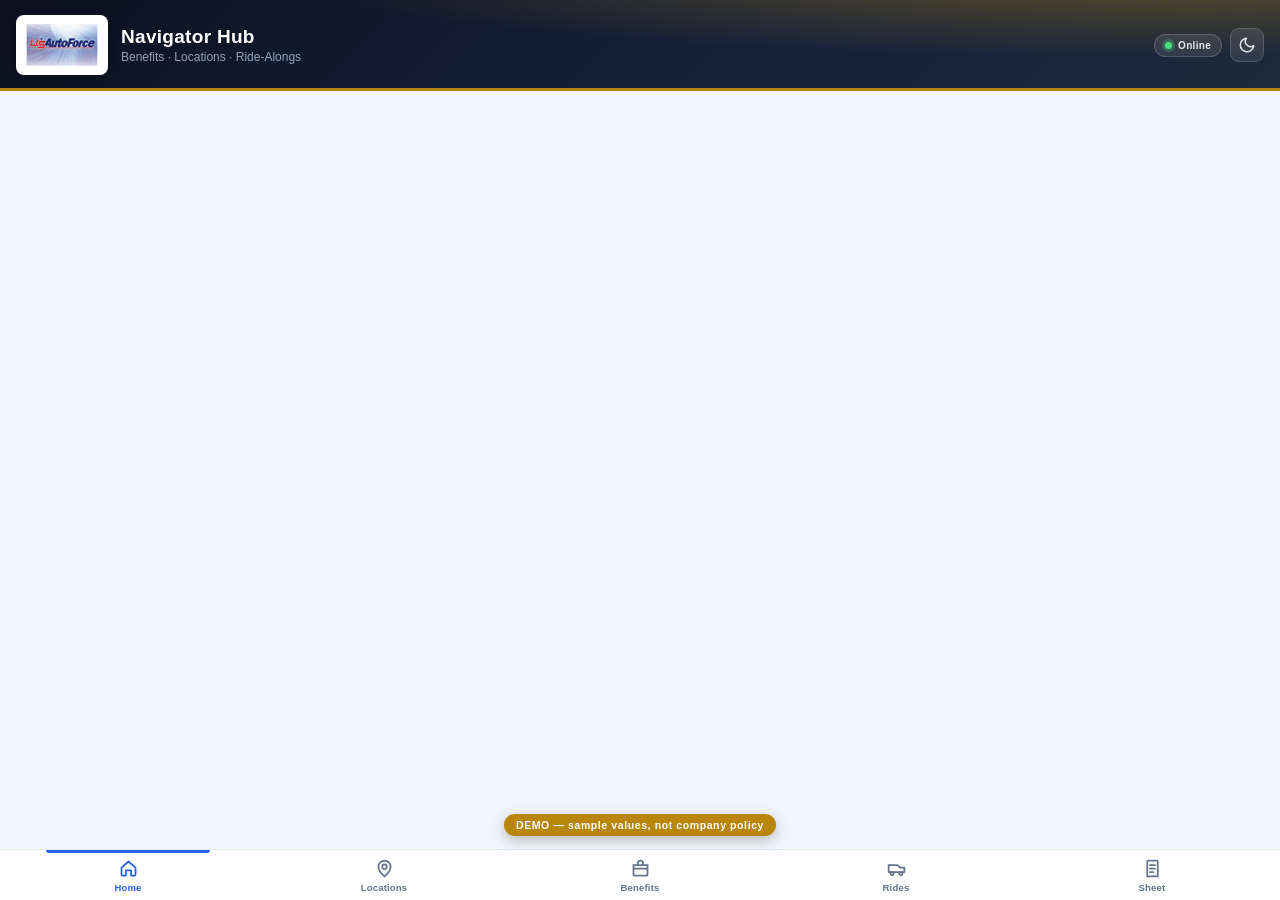
==== demo/index.html @ 9a1a94cb "Navigator Hub v1: benefits by location, ride-alongs, HR inbox, printable location sheet + seeded dem" ====
<!DOCTYPE html>
<html lang="en">
<head>
<meta charset="UTF-8">
<meta name="viewport" content="width=device-width, initial-scale=1, viewport-fit=cover">
<meta name="theme-color" content="#0b1120">
<meta name="description" content="U.S. AutoForce Navigator Hub - driver benefit values by location, ride-along log and HR follow-ups">
<meta name="mobile-web-app-capable" content="yes">
<meta name="apple-mobile-web-app-capable" content="yes">
<meta name="apple-mobile-web-app-status-bar-style" content="black-translucent">
<meta name="apple-mobile-web-app-title" content="Navigator Hub">
<title>U.S. AutoForce &middot; Navigator Hub</title>
<link rel="manifest" href="manifest.webmanifest">
<link rel="icon" href="icons/icon.svg" type="image/svg+xml">
<link rel="icon" href="icons/icon-192.png" type="image/png">
<link rel="apple-touch-icon" href="icons/icon-192.png">
<link rel="stylesheet" href="styles.css">
</head>
<body>
<div id="hub" class="hub">

<header class="app-header">
  <div class="brand">
    <img src="icons/logo-tile.png" alt="U.S. AutoForce" class="brand-logo">
    <div class="brand-text">
      <h1>Navigator Hub</h1>
      <p>Benefits &middot; Locations &middot; Ride-Alongs</p>
    </div>
  </div>
  <div class="header-actions">
    <span id="netBadge" class="net-badge net-on" role="status" title="Connection status">
      <span class="net-label">Online</span>
    </span>
    <button id="themeToggle" class="theme-toggle" type="button" aria-label="Toggle dark mode" title="Toggle light/dark mode">
      <svg class="icon-moon" viewBox="0 0 24 24" aria-hidden="true"><path d="M21 12.79A9 9 0 1 1 11.21 3 7 7 0 0 0 21 12.79z" fill="none" stroke="currentColor" stroke-width="2" stroke-linejoin="round"/></svg>
      <svg class="icon-sun" viewBox="0 0 24 24" aria-hidden="true"><path d="M12 7a5 5 0 1 1 0 10 5 5 0 0 1 0-10z" fill="none" stroke="currentColor" stroke-width="2"/><path d="M12 2v2M12 20v2M2 12h2M20 12h2M4.9 4.9l1.4 1.4M17.7 17.7l1.4 1.4M19.1 4.9l-1.4 1.4M6.3 17.7l-1.4 1.4" fill="none" stroke="currentColor" stroke-width="2" stroke-linecap="round"/></svg>
    </button>
  </div>
</header>

<main id="view" class="view">
  <!-- Rendered by app.js -->
</main>

<nav class="tabbar">
  <button class="tab active" data-view="home" aria-label="Home">
    <svg viewBox="0 0 24 24"><path d="M4 11l8-7 8 7v8a1 1 0 0 1-1 1h-4v-6h-6v6H5a1 1 0 0 1-1-1z" fill="none" stroke="currentColor" stroke-width="2" stroke-linejoin="round"/></svg>
    <span>Home</span>
  </button>
  <button class="tab" data-view="locations" aria-label="Locations">
    <svg viewBox="0 0 24 24"><path d="M12 21s7-5.6 7-11a7 7 0 1 0-14 0c0 5.4 7 11 7 11z" fill="none" stroke="currentColor" stroke-width="2"/><circle cx="12" cy="10" r="2.6" fill="none" stroke="currentColor" stroke-width="2"/></svg>
    <span>Locations</span>
  </button>
  <button class="tab" data-view="benefits" aria-label="Benefits">
    <svg viewBox="0 0 24 24"><path d="M4 8h16v11a1 1 0 0 1-1 1H5a1 1 0 0 1-1-1z" fill="none" stroke="currentColor" stroke-width="2"/><path d="M9 8V6a3 3 0 0 1 6 0v2M4 12h16" fill="none" stroke="currentColor" stroke-width="2"/></svg>
    <span>Benefits</span>
  </button>
  <button class="tab" data-view="rides" aria-label="Ride-alongs">
    <svg viewBox="0 0 24 24"><path d="M3 16V8h10l3 3h5v5H3z" fill="none" stroke="currentColor" stroke-width="2" stroke-linejoin="round"/><circle cx="7" cy="18" r="1.8" fill="none" stroke="currentColor" stroke-width="2"/><circle cx="17" cy="18" r="1.8" fill="none" stroke="currentColor" stroke-width="2"/></svg>
    <span>Rides</span>
  </button>
  <button class="tab" data-view="reports" aria-label="Reports">
    <svg viewBox="0 0 24 24"><path d="M7 3h10a1 1 0 0 1 1 1v17H6V4a1 1 0 0 1 1-1z" fill="none" stroke="currentColor" stroke-width="2"/><path d="M9 8h6M9 12h6M9 16h4" stroke="currentColor" stroke-width="2" stroke-linecap="round"/></svg>
    <span>Sheet</span>
  </button>
</nav>

<div id="toast" class="toast" role="status"></div>

</div>
<script src="idbshim.js"></script>
<script src="seed.js"></script>
<script src="app.js"></script>
</body>
</html>
---- demo/styles.css ----
:root {
  --bg: #f2f5f9;
  --card: #ffffff;
  --ink: #0f172a;
  --muted: #64748b;
  --line: #e2e8f0;
  --accent: #2563eb;
  --accent-dark: #1e40af;
  --gold: #b8860b;
  --gold-soft: #fdf6e3;
  --red: #dc2626;
  --amber: #b45309;
  --green: #15803d;
  --green-soft: #dcfce7;
  --red-soft: #fee2e2;
  --amber-soft: #fef3c7;
  --purple: #7c3aed;
  --radius: 14px;
  --shadow: 0 1px 3px rgba(15, 23, 42, .08);
}

* { box-sizing: border-box; }

html, body {
  margin: 0; padding: 0;
  background: var(--bg); color: var(--ink);
  font-family: -apple-system, BlinkMacSystemFont, 'Segoe UI', Roboto, Helvetica, Arial, sans-serif;
  -webkit-text-size-adjust: 100%;
}

.hub { min-height: 100vh; display: flex; flex-direction: column; }

/* ---------------- header ---------------- */
.app-header {
  display: flex; align-items: center; justify-content: space-between; gap: 10px;
  background:
    radial-gradient(120% 170% at 88% -30%, rgba(184,134,11,.42) 0%, rgba(184,134,11,0) 55%),
    linear-gradient(135deg, #0b1120 0%, #16213a 60%, #1e293b 100%);
  color: #fff; padding: 15px 16px 13px;
  padding-top: calc(15px + env(safe-area-inset-top));
  border-bottom: 3px solid var(--gold);
}
.brand { display: flex; align-items: center; gap: 13px; min-width: 0; flex: 1; }
.brand-logo { width: 92px; height: 60px; border-radius: 8px; background: #fff; box-shadow: 0 2px 8px rgba(0,0,0,.35); flex-shrink: 0; }
.brand-text { min-width: 0; }
.brand h1 { font-size: 19px; margin: 0; letter-spacing: .3px; white-space: nowrap; }
.brand p { margin: 2px 0 0; font-size: 12px; color: #94a3b8; white-space: nowrap; overflow: hidden; text-overflow: ellipsis; }
.header-actions { display: flex; align-items: center; gap: 8px; flex-shrink: 0; }

.net-badge {
  display: inline-flex; align-items: center; gap: 6px; padding: 5px 10px; border-radius: 999px;
  font-size: 10px; font-weight: 700; letter-spacing: .3px; color: #e2e8f0;
  background: rgba(255,255,255,.09); border: 1px solid rgba(255,255,255,.16); white-space: nowrap;
}
.net-badge::before { content: ''; width: 7px; height: 7px; border-radius: 50%; background: #4ade80; box-shadow: 0 0 0 3px rgba(74,222,128,.25); }
.net-badge.net-off { color: #fca5a5; }
.net-badge.net-off::before { background: #f87171; box-shadow: 0 0 0 3px rgba(248,113,113,.25); }
@media (max-width: 460px) { .net-badge .net-label { display: none; } .brand-logo { width: 74px; height: 48px; } .brand h1 { font-size: 17px; } }

.theme-toggle {
  display: inline-flex; align-items: center; justify-content: center;
  width: 34px; height: 34px; border-radius: 9px; border: 1px solid rgba(255,255,255,.16);
  background: rgba(255,255,255,.09); color: #e2e8f0; cursor: pointer; padding: 0;
}
.theme-toggle svg { width: 18px; height: 18px; }
.theme-toggle .icon-sun { display: none; }
:root[data-theme='dark'] .theme-toggle .icon-sun { display: block; }
:root[data-theme='dark'] .theme-toggle .icon-moon { display: none; }

/* ---------------- view ---------------- */
.view { flex: 1; padding: 14px 14px 90px; max-width: 1040px; width: 100%; margin: 0 auto; }

.page-title { display: flex; align-items: flex-start; justify-content: space-between; gap: 10px; margin: 2px 0 12px; }
.page-title h2 { font-size: 20px; margin: 0; letter-spacing: .2px; }
.page-title p { margin: 3px 0 0; font-size: 12px; color: var(--muted); }
.page-title .spacer { flex: 1; }

/* ---------------- card ---------------- */
.card {
  background: var(--card); border: 1px solid var(--line); border-radius: var(--radius);
  padding: 14px; box-shadow: var(--shadow); margin-bottom: 12px;
}
.card-head { display: flex; align-items: center; justify-content: space-between; gap: 10px; margin-bottom: 10px; }
.card-title { font-size: 14px; font-weight: 800; margin: 0; display: flex; align-items: center; gap: 8px; }
.card-sub { font-size: 11.5px; color: var(--muted); margin: 4px 0 0; }

/* ---------------- stats ---------------- */
.stat-grid { display: grid; grid-template-columns: repeat(4, 1fr); gap: 10px; margin-bottom: 12px; }
@media (max-width: 700px) { .stat-grid { grid-template-columns: repeat(2, 1fr); } }
.stat { background: var(--card); border: 1px solid var(--line); border-radius: var(--radius); padding: 11px 12px; box-shadow: var(--shadow); }
.stat strong { display: block; font-size: 22px; line-height: 1.1; letter-spacing: -.3px; }
.stat span { font-size: 11px; color: var(--muted); font-weight: 600; }
.stat.warn strong { color: var(--amber); }
.stat.bad strong { color: var(--red); }
.stat.good strong { color: var(--green); }

/* ---------------- forms ---------------- */
.field { display: flex; flex-direction: column; gap: 4px; margin-bottom: 10px; }
.field > label, .field-label { font-size: 11px; font-weight: 700; color: var(--muted); letter-spacing: .3px; text-transform: uppercase; }
input[type='text'], input[type='date'], input[type='number'], select, textarea {
  width: 100%; padding: 10px 11px; border: 1.5px solid var(--line); border-radius: 10px;
  background: #fff; font-size: 14px; font-family: inherit; color: var(--ink);
}
select { appearance: none; background-image: linear-gradient(45deg, transparent 50%, #64748b 50%), linear-gradient(135deg, #64748b 50%, transparent 50%); background-position: calc(100% - 17px) 50%, calc(100% - 12px) 50%; background-size: 5px 5px, 5px 5px; background-repeat: no-repeat; padding-right: 32px; }
textarea { resize: vertical; min-height: 62px; }
input:focus, select:focus, textarea:focus { outline: 2px solid var(--accent); outline-offset: 0; border-color: transparent; }
select.big { font-size: 15px; font-weight: 700; padding: 12px; }

.grid2 { display: grid; grid-template-columns: 1fr 1fr; gap: 10px; }
@media (max-width: 620px) { .grid2 { grid-template-columns: 1fr; } }

.dt-row { display: flex; gap: 6px; }
.dt-row select { flex: 1 1 0; min-width: 0; width: auto; padding-left: 8px; padding-right: 26px; background-position: calc(100% - 13px) 50%, calc(100% - 9px) 50%; }

/* ---------------- buttons ---------------- */
.btn {
  display: inline-flex; align-items: center; justify-content: center; gap: 7px;
  padding: 10px 14px; border-radius: 10px; border: 1.5px solid var(--line);
  background: #fff; color: var(--ink); font-size: 13.5px; font-weight: 700;
  cursor: pointer; font-family: inherit; line-height: 1.1;
}
.btn:hover { border-color: #cbd5e1; background: #f8fafc; }
.btn.primary { background: var(--accent); border-color: var(--accent); color: #fff; }
.btn.primary:hover { background: var(--accent-dark); border-color: var(--accent-dark); }
.btn.gold { background: var(--gold); border-color: var(--gold); color: #fff; }
.btn.gold:hover { filter: brightness(.94); }
.btn.ghost { background: transparent; border-color: transparent; color: var(--accent); }
.btn.danger { background: #fff; border-color: #fecaca; color: var(--red); }
.btn.sm { padding: 7px 10px; font-size: 12px; border-radius: 9px; }
.btn.block { width: 100%; }
.btn:disabled { opacity: .5; cursor: not-allowed; }

/* ---------------- badges ---------------- */
.badge {
  display: inline-flex; align-items: center; gap: 5px; padding: 2px 8px; border-radius: 999px;
  font-size: 10.5px; font-weight: 800; letter-spacing: .3px; background: #e2e8f0; color: var(--muted);
  white-space: nowrap;
}
.badge.ok { background: var(--green-soft); color: var(--green); }
.badge.tbd { background: var(--amber-soft); color: var(--amber); }
.badge.draft { background: #ede9fe; color: var(--purple); }
.badge.open { background: var(--red-soft); color: var(--red); }
.badge.pub { background: var(--green-soft); color: var(--green); }

/* ---------------- meter ---------------- */
.meter { height: 7px; border-radius: 999px; background: #e8eef6; overflow: hidden; margin-top: 7px; }
.meter > i { display: block; height: 100%; border-radius: 999px; background: linear-gradient(90deg, #f0c14b, var(--gold)); }
.meter.good > i { background: linear-gradient(90deg, #4ade80, var(--green)); }
.meter.mid > i { background: linear-gradient(90deg, #fbbf24, var(--amber)); }

/* ---------------- list rows ---------------- */
.row-item {
  display: flex; align-items: center; gap: 10px; padding: 11px 0; border-top: 1px solid var(--line);
}
.row-item:first-of-type { border-top: 0; }
.row-item .grow { flex: 1; min-width: 0; }
.row-item .t { font-size: 13.5px; font-weight: 700; }
.row-item .s { font-size: 11.5px; color: var(--muted); margin-top: 2px; }
.row-item .chev { color: #cbd5e1; font-size: 18px; flex-shrink: 0; }

.thumb {
  width: 38px; height: 38px; border-radius: 10px; flex-shrink: 0;
  display: inline-flex; align-items: center; justify-content: center; font-size: 18px;
  background: var(--gold-soft); border: 1px solid #f0e2b6;
}

.empty { text-align: center; padding: 26px 12px; color: var(--muted); }
.empty .big { font-size: 30px; margin-bottom: 6px; }
.empty p { font-size: 13px; margin: 0 0 12px; }

/* ---------------- program card ---------------- */
.prog { border: 1px solid var(--line); border-radius: 12px; margin-bottom: 9px; background: #fff; overflow: hidden; }
.prog > button {
  width: 100%; display: flex; align-items: center; gap: 10px; padding: 12px;
  background: #fff; border: 0; cursor: pointer; font-family: inherit; text-align: left; color: var(--ink);
}
.prog > button:hover { background: #fbfdff; }
.prog .pname { flex: 1; min-width: 0; font-size: 13.5px; font-weight: 700; }
.prog .pval { font-size: 12px; color: var(--muted); font-weight: 600; margin-top: 1px; }
.prog .body { padding: 0 12px 12px; display: none; border-top: 1px dashed var(--line); }
.prog.open .body { display: block; }
.prog.open > button { background: #fbfdff; }
.prog .body { padding-top: 11px; }
.prog .actions { display: flex; gap: 8px; margin-top: 12px; flex-wrap: wrap; }

/* ---------------- tabs ---------------- */
.tabbar {
  position: fixed; left: 0; right: 0; bottom: 0; z-index: 40;
  display: flex; justify-content: space-around; align-items: stretch;
  background: rgba(255,255,255,.97); backdrop-filter: blur(8px);
  border-top: 1px solid var(--line);
  padding-bottom: env(safe-area-inset-bottom);
}
.tab {
  flex: 1; display: flex; flex-direction: column; align-items: center; justify-content: center; gap: 3px;
  padding: 8px 2px 7px; border: 0; background: none; cursor: pointer;
  color: var(--muted); font-size: 9.5px; font-weight: 700; letter-spacing: .2px; font-family: inherit;
  position: relative;
}
.tab svg { width: 21px; height: 21px; }
.tab.active { color: var(--accent); }
.tab.active::after {
  content: ''; position: absolute; top: 0; left: 18%; right: 18%; height: 3px;
  border-radius: 0 0 3px 3px; background: var(--accent);
}
:root[data-theme='dark'] .tabbar { background: rgba(15,23,42,.97); border-top-color: #24314a; }

/* ---------------- toast ---------------- */
#toast {
  position: fixed; left: 50%; bottom: 78px; transform: translate(-50%, 12px);
  background: #0f172a; color: #fff; padding: 11px 16px; border-radius: 10px;
  font-size: 13px; font-weight: 600; max-width: 90vw; text-align: center;
  opacity: 0; pointer-events: none; transition: .22s; z-index: 90;
  box-shadow: 0 8px 24px rgba(0,0,0,.3);
}
#toast.show { opacity: 1; transform: translate(-50%, 0); }

/* ---------------- modal ---------------- */
.modal-back {
  position: fixed; inset: 0; background: rgba(15,23,42,.55); z-index: 60;
  display: flex; align-items: flex-end; justify-content: center; padding: 0;
}
@media (min-width: 640px) { .modal-back { align-items: center; padding: 20px; } }
.modal {
  background: #fff; width: 100%; max-width: 560px; border-radius: 16px 16px 0 0;
  max-height: 90vh; overflow-y: auto; padding: 16px;
  padding-bottom: calc(16px + env(safe-area-inset-bottom));
  box-shadow: 0 -8px 40px rgba(0,0,0,.25);
}
@media (min-width: 640px) { .modal { border-radius: 16px; } }
.modal h3 { margin: 0 0 4px; font-size: 17px; }
.modal .msub { font-size: 12px; color: var(--muted); margin-bottom: 14px; }
.modal .mactions { display: flex; gap: 8px; margin-top: 14px; }
.modal .mactions .btn { flex: 1; }

/* ---------------- report sheet ---------------- */
.report-shell { background: #fff; border: 1px solid var(--line); border-radius: 12px; padding: 16px; overflow-x: auto; }
.sheet { color: #16233c; font-size: 11px; }
.sheet-head { display: flex; align-items: center; gap: 14px; border-bottom: 3px solid var(--gold); padding-bottom: 10px; margin-bottom: 10px; }
.sheet-head img { width: 108px; }
.sheet-head h3 { margin: 0; font-size: 17px; }
.sheet-head p { margin: 2px 0 0; font-size: 10.5px; color: var(--muted); }
.sheet table { width: 100%; border-collapse: collapse; margin: 8px 0 10px; }
.sheet th { background: #eef2f9; font-size: 8.5px; text-align: left; padding: 4px 5px; border: 1px solid #d3dcea; }
.sheet td { font-size: 9.5px; padding: 5px; border: 1px solid #d3dcea; vertical-align: top; }
.sheet td.k { background: #fbfcff; font-weight: 700; width: 21%; }
.sheet .blankline { color: #94a3b8; }
.sheet .pending { border: 1.5px solid #dc2626; color: #b91c1c; background: #fef2f2; border-radius: 6px; padding: 5px 8px; font-size: 9px; font-weight: 800; margin-bottom: 8px; }
.sheet .done { border: 1.5px solid #15803d; color: #15803d; background: #f0fdf4; border-radius: 6px; padding: 5px 8px; font-size: 9px; font-weight: 800; margin-bottom: 8px; }
.sheet .contacts { display: grid; grid-template-columns: 1fr 1fr; gap: 6px 14px; font-size: 9.5px; }
.sheet .contacts b { display: block; font-size: 10px; }
.sheet .foot { margin-top: 10px; border-top: 1px solid #e2e8f0; padding-top: 6px; font-size: 8px; color: var(--muted); display: flex; justify-content: space-between; gap: 10px; }

/* ---------------- print ---------------- */
@media print {
  @page { size: letter; margin: 0.4in; }
  body { background: #fff !important; }
  .app-header, .tabbar, .no-print, #toast, .page-title { display: none !important; }
  .hub { min-height: auto; }
  .view { padding: 0; max-width: none; }
  .report-shell { border: 0; padding: 0; border-radius: 0; }
  .sheet { font-size: 10.5px; }
  .sheet .pending, .sheet .done { -webkit-print-color-adjust: exact; print-color-adjust: exact; }
  .sheet-head { -webkit-print-color-adjust: exact; print-color-adjust: exact; }
  a { text-decoration: none; color: inherit; }
}

/* ---------------- dark ---------------- */
:root[data-theme='dark'] {
  --bg: #0b1220; --card: #131c2e; --ink: #e6edf7; --muted: #93a3bb; --line: #24314a;
  --shadow: 0 1px 3px rgba(0,0,0,.4);
  --gold-soft: #2a2416; --amber-soft: #2b2314; --green-soft: #12291c; --red-soft: #2b1618;
}
:root[data-theme='dark'] input, :root[data-theme='dark'] select, :root[data-theme='dark'] textarea { background: #0f1828; color: var(--ink); border-color: #24314a; }
:root[data-theme='dark'] .prog > button { background: var(--card); color: var(--ink); }
:root[data-theme='dark'] .prog > button:hover, :root[data-theme='dark'] .prog.open > button { background: #17223a; }
:root[data-theme='dark'] .modal { background: var(--card); }
:root[data-theme='dark'] .report-shell, :root[data-theme='dark'] .sheet { background: #fff; color: #16233c; }
:root[data-theme='dark'] .btn { background: #16213a; border-color: #24314a; color: var(--ink); }
:root[data-theme='dark'] .btn.primary { background: var(--accent); border-color: var(--accent); color: #fff; }
:root[data-theme='dark'] .btn.gold { background: var(--gold); border-color: var(--gold); color: #fff; }

/* ---------------- wide-screen grids ---------------- */
.prog-grid, .card-grid { display: grid; grid-template-columns: 1fr; gap: 0; }
.card-grid > .card { margin-bottom: 12px; }
@media (min-width: 900px) {
  .view { padding-left: 22px; padding-right: 22px; }
  .prog-grid { grid-template-columns: 1fr 1fr; gap: 10px; align-items: start; }
  .prog-grid .prog { margin-bottom: 0; }
  .card-grid { grid-template-columns: 1fr 1fr; gap: 12px; }
  .card-grid > .card { margin-bottom: 0; }
  .stat strong { font-size: 26px; }
}
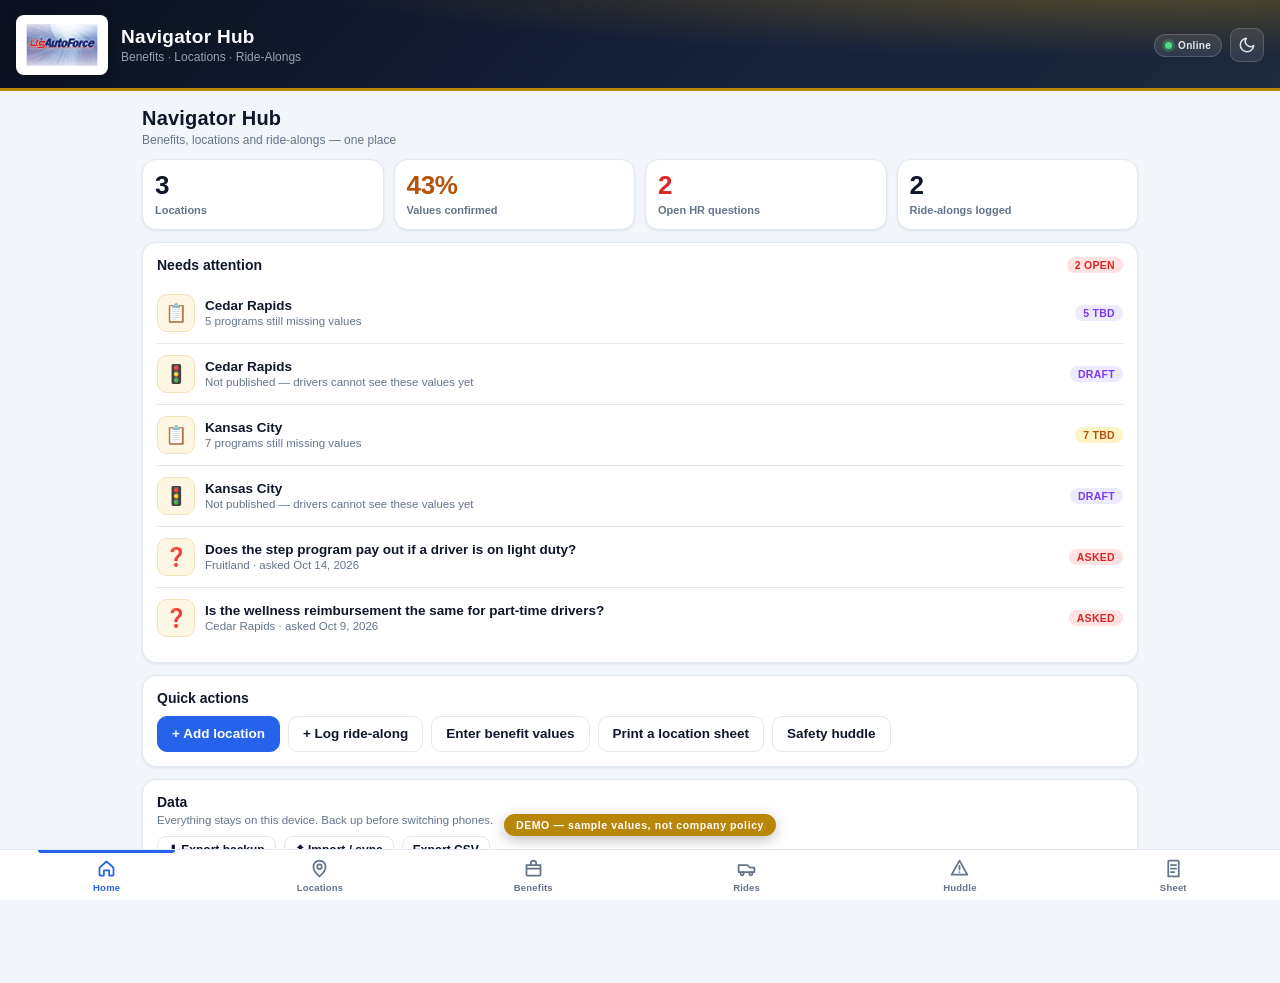
==== commit 646c79d7: "Add Safety Huddle Generator tab (embedded, current ISO week, prints to PDF)" ====
--- a/demo/index.html
+++ b/demo/index.html
@@ -59,6 +59,10 @@
     <svg viewBox="0 0 24 24"><path d="M3 16V8h10l3 3h5v5H3z" fill="none" stroke="currentColor" stroke-width="2" stroke-linejoin="round"/><circle cx="7" cy="18" r="1.8" fill="none" stroke="currentColor" stroke-width="2"/><circle cx="17" cy="18" r="1.8" fill="none" stroke="currentColor" stroke-width="2"/></svg>
     <span>Rides</span>
   </button>
+  <button class="tab" data-view="huddle" aria-label="Safety huddle">
+    <svg viewBox="0 0 24 24"><path d="M12 3l9 16H3z" fill="none" stroke="currentColor" stroke-width="2" stroke-linejoin="round"/><path d="M12 9v4" stroke="currentColor" stroke-width="2" stroke-linecap="round"/><circle cx="12" cy="16" r="1" fill="currentColor"/></svg>
+    <span>Huddle</span>
+  </button>
   <button class="tab" data-view="reports" aria-label="Reports">
     <svg viewBox="0 0 24 24"><path d="M7 3h10a1 1 0 0 1 1 1v17H6V4a1 1 0 0 1 1-1z" fill="none" stroke="currentColor" stroke-width="2"/><path d="M9 8h6M9 12h6M9 16h4" stroke="currentColor" stroke-width="2" stroke-linecap="round"/></svg>
     <span>Sheet</span>
--- a/demo/styles.css
+++ b/demo/styles.css
@@ -291,3 +291,21 @@
   .card-grid > .card { margin-bottom: 0; }
   .stat strong { font-size: 26px; }
 }
+
+/* ---------------- safety huddle embed ---------------- */
+.huddle-wrap { background: #fff; border: 1px solid var(--line); border-radius: 12px; overflow: hidden; box-shadow: var(--shadow); }
+.huddle-frame { display: block; width: 100%; height: calc(100vh - 240px); min-height: 460px; border: 0; background: #0b1120; }
+.huddle-scroll-note { display: none; }
+@media (max-width: 760px) {
+  /* the huddle sheet is a letter-size page: let it keep its width and scroll sideways */
+  .huddle-wrap { overflow-x: auto; -webkit-overflow-scrolling: touch; }
+  .huddle-frame { width: 760px; height: calc(100vh - 250px); min-height: 420px; }
+  .huddle-scroll-note { display: block; margin: 0 0 8px; font-size: 11.5px; color: var(--muted); }
+}
+@media print { .huddle-wrap, .huddle-frame, .huddle-scroll-note { display: none !important; } }
+
+/* six tabs need a little less room */
+@media (max-width: 420px) {
+  .tab { font-size: 9px; padding-left: 0; padding-right: 0; }
+  .tab svg { width: 19px; height: 19px; }
+}
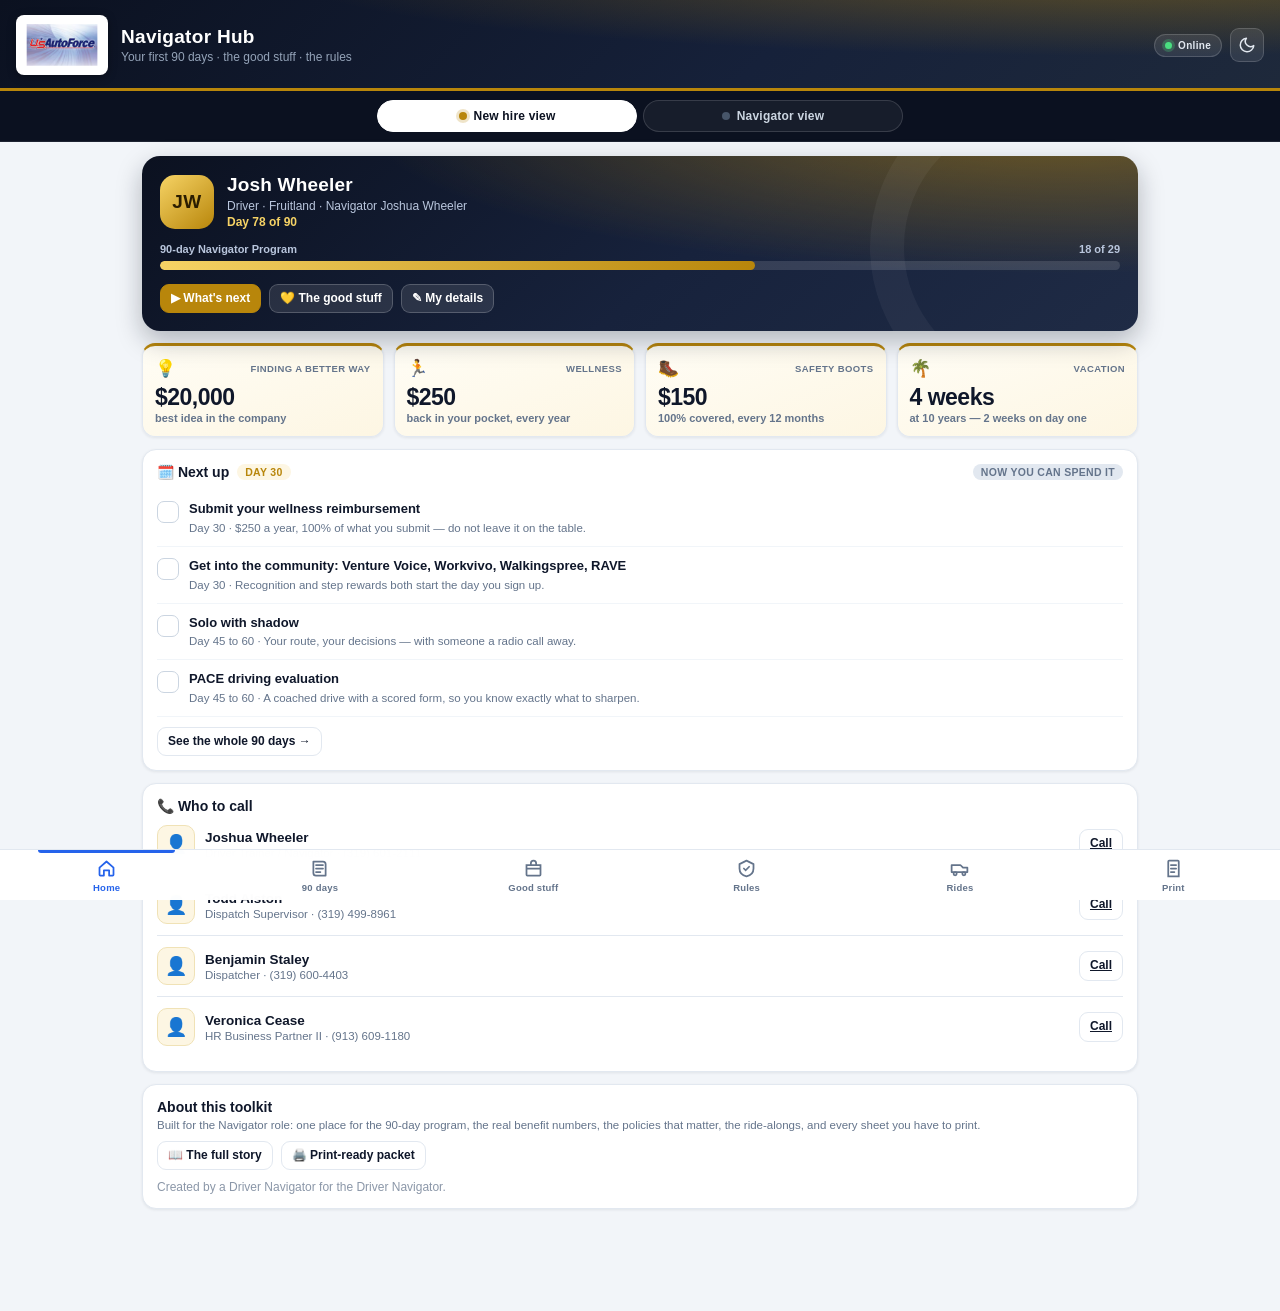
==== commit f3a82419: "Navigator Hub v2: new-hire + Navigator views, 15 benefits from the HR docs, 90-day program, 7 print " ====
--- a/demo/index.html
+++ b/demo/index.html
@@ -4,7 +4,7 @@
 <meta charset="UTF-8">
 <meta name="viewport" content="width=device-width, initial-scale=1, viewport-fit=cover">
 <meta name="theme-color" content="#0b1120">
-<meta name="description" content="U.S. AutoForce Navigator Hub - driver benefit values by location, ride-along log and HR follow-ups">
+<meta name="description" content="U.S. AutoForce Navigator Hub - the 90-day new-hire playbook, the real driver benefits in plain English, policies, ride-alongs and print-ready sheets">
 <meta name="mobile-web-app-capable" content="yes">
 <meta name="apple-mobile-web-app-capable" content="yes">
 <meta name="apple-mobile-web-app-status-bar-style" content="black-translucent">
@@ -24,7 +24,7 @@
     <img src="icons/logo-tile.png" alt="U.S. AutoForce" class="brand-logo">
     <div class="brand-text">
       <h1>Navigator Hub</h1>
-      <p>Benefits &middot; Locations &middot; Ride-Alongs</p>
+      <p id="brandSub">Your first 90 days &middot; the good stuff &middot; the rules</p>
     </div>
   </div>
   <div class="header-actions">
@@ -38,6 +38,15 @@
   </div>
 </header>
 
+<div class="rolebar no-print" role="group" aria-label="Choose your view">
+  <button class="role active" data-role="hire" type="button">
+    <span class="role-dot"></span> New hire view
+  </button>
+  <button class="role" data-role="nav" type="button">
+    <span class="role-dot"></span> Navigator view
+  </button>
+</div>
+
 <main id="view" class="view">
   <!-- Rendered by app.js -->
 </main>
@@ -47,25 +56,25 @@
     <svg viewBox="0 0 24 24"><path d="M4 11l8-7 8 7v8a1 1 0 0 1-1 1h-4v-6h-6v6H5a1 1 0 0 1-1-1z" fill="none" stroke="currentColor" stroke-width="2" stroke-linejoin="round"/></svg>
     <span>Home</span>
   </button>
-  <button class="tab" data-view="locations" aria-label="Locations">
-    <svg viewBox="0 0 24 24"><path d="M12 21s7-5.6 7-11a7 7 0 1 0-14 0c0 5.4 7 11 7 11z" fill="none" stroke="currentColor" stroke-width="2"/><circle cx="12" cy="10" r="2.6" fill="none" stroke="currentColor" stroke-width="2"/></svg>
-    <span>Locations</span>
+  <button class="tab" data-view="playbook" aria-label="90-day playbook">
+    <svg viewBox="0 0 24 24"><path d="M5 4h11a3 3 0 0 1 3 3v13H8a3 3 0 0 1-3-3z" fill="none" stroke="currentColor" stroke-width="2" stroke-linejoin="round"/><path d="M8 8h8M8 12h8M8 16h5" stroke="currentColor" stroke-width="2" stroke-linecap="round"/></svg>
+    <span>90 days</span>
   </button>
   <button class="tab" data-view="benefits" aria-label="Benefits">
     <svg viewBox="0 0 24 24"><path d="M4 8h16v11a1 1 0 0 1-1 1H5a1 1 0 0 1-1-1z" fill="none" stroke="currentColor" stroke-width="2"/><path d="M9 8V6a3 3 0 0 1 6 0v2M4 12h16" fill="none" stroke="currentColor" stroke-width="2"/></svg>
-    <span>Benefits</span>
+    <span>Good stuff</span>
+  </button>
+  <button class="tab" data-view="policies" aria-label="Policies">
+    <svg viewBox="0 0 24 24"><path d="M12 3l8 4v5c0 5-3.5 8-8 9-4.5-1-8-4-8-9V7z" fill="none" stroke="currentColor" stroke-width="2" stroke-linejoin="round"/><path d="M9 12l2 2 4-4" fill="none" stroke="currentColor" stroke-width="2" stroke-linecap="round"/></svg>
+    <span>Rules</span>
   </button>
   <button class="tab" data-view="rides" aria-label="Ride-alongs">
     <svg viewBox="0 0 24 24"><path d="M3 16V8h10l3 3h5v5H3z" fill="none" stroke="currentColor" stroke-width="2" stroke-linejoin="round"/><circle cx="7" cy="18" r="1.8" fill="none" stroke="currentColor" stroke-width="2"/><circle cx="17" cy="18" r="1.8" fill="none" stroke="currentColor" stroke-width="2"/></svg>
     <span>Rides</span>
   </button>
-  <button class="tab" data-view="huddle" aria-label="Safety huddle">
-    <svg viewBox="0 0 24 24"><path d="M12 3l9 16H3z" fill="none" stroke="currentColor" stroke-width="2" stroke-linejoin="round"/><path d="M12 9v4" stroke="currentColor" stroke-width="2" stroke-linecap="round"/><circle cx="12" cy="16" r="1" fill="currentColor"/></svg>
-    <span>Huddle</span>
-  </button>
-  <button class="tab" data-view="reports" aria-label="Reports">
+  <button class="tab" data-view="print" aria-label="Print">
     <svg viewBox="0 0 24 24"><path d="M7 3h10a1 1 0 0 1 1 1v17H6V4a1 1 0 0 1 1-1z" fill="none" stroke="currentColor" stroke-width="2"/><path d="M9 8h6M9 12h6M9 16h4" stroke="currentColor" stroke-width="2" stroke-linecap="round"/></svg>
-    <span>Sheet</span>
+    <span>Print</span>
   </button>
 </nav>
 
@@ -73,7 +82,8 @@
 
 </div>
 <script src="idbshim.js"></script>
-<script src="seed.js"></script>
-<script src="app.js"></script>
+  <script src="seed.js"></script>
+  <script src="demo_click.js"></script>
+  <script src="app.js"></script>
 </body>
 </html>
--- a/demo/styles.css
+++ b/demo/styles.css
@@ -67,10 +67,25 @@
 :root[data-theme='dark'] .theme-toggle .icon-sun { display: block; }
 :root[data-theme='dark'] .theme-toggle .icon-moon { display: none; }
 
+/* ---------------- role switch ---------------- */
+.rolebar {
+  display: flex; gap: 6px; padding: 9px 14px; background: #0b1120;
+  border-bottom: 1px solid rgba(255,255,255,.08); justify-content: center;
+}
+.role {
+  flex: 1 1 0; max-width: 260px; display: inline-flex; align-items: center; justify-content: center; gap: 7px;
+  padding: 8px 12px; border-radius: 999px; border: 1.5px solid rgba(255,255,255,.14);
+  background: rgba(255,255,255,.05); color: #cbd5e1; font-size: 12px; font-weight: 700;
+  font-family: inherit; cursor: pointer; letter-spacing: .2px;
+}
+.role .role-dot { width: 8px; height: 8px; border-radius: 50%; background: #475569; flex-shrink: 0; }
+.role.active { background: #fff; border-color: #fff; color: #0b1120; }
+.role.active .role-dot { background: var(--gold); box-shadow: 0 0 0 3px rgba(184,134,11,.22); }
+
 /* ---------------- view ---------------- */
 .view { flex: 1; padding: 14px 14px 90px; max-width: 1040px; width: 100%; margin: 0 auto; }
 
-.page-title { display: flex; align-items: flex-start; justify-content: space-between; gap: 10px; margin: 2px 0 12px; }
+.page-title { display: flex; align-items: flex-start; justify-content: space-between; gap: 10px; margin: 2px 0 12px; flex-wrap: wrap; }
 .page-title h2 { font-size: 20px; margin: 0; letter-spacing: .2px; }
 .page-title p { margin: 3px 0 0; font-size: 12px; color: var(--muted); }
 .page-title .spacer { flex: 1; }
@@ -83,6 +98,51 @@
 .card-head { display: flex; align-items: center; justify-content: space-between; gap: 10px; margin-bottom: 10px; }
 .card-title { font-size: 14px; font-weight: 800; margin: 0; display: flex; align-items: center; gap: 8px; }
 .card-sub { font-size: 11.5px; color: var(--muted); margin: 4px 0 0; }
+
+/* ---------------- hero (persona) ---------------- */
+.hero {
+  position: relative; overflow: hidden; border-radius: 18px; padding: 18px;
+  background:
+    radial-gradient(120% 150% at 92% -20%, rgba(184,134,11,.55) 0%, rgba(184,134,11,0) 58%),
+    linear-gradient(140deg, #0b1120 0%, #17223c 55%, #1f2b45 100%);
+  color: #fff; margin-bottom: 12px; box-shadow: 0 10px 26px rgba(11,17,32,.28);
+}
+.hero::after {
+  content: ''; position: absolute; right: -60px; bottom: -80px; width: 260px; height: 260px;
+  border-radius: 50%; border: 34px solid rgba(255,255,255,.045);
+}
+.hero-top { display: flex; align-items: center; gap: 13px; position: relative; z-index: 1; }
+.avatar {
+  width: 54px; height: 54px; border-radius: 15px; flex-shrink: 0;
+  display: flex; align-items: center; justify-content: center;
+  background: linear-gradient(140deg, #f6d365, var(--gold)); color: #2b1d00;
+  font-size: 19px; font-weight: 900; letter-spacing: .5px;
+}
+.hero h2 { margin: 0; font-size: 19px; letter-spacing: .2px; }
+.hero .hsub { margin: 3px 0 0; font-size: 12px; color: #b9c6dd; }
+.hero .hday { margin: 2px 0 0; font-size: 12px; color: #f6d365; font-weight: 700; }
+.hero-meter { margin-top: 14px; position: relative; z-index: 1; }
+.hero-meter .lab { display: flex; justify-content: space-between; font-size: 11px; font-weight: 700; color: #b9c6dd; }
+.hero-meter .track { height: 9px; border-radius: 999px; background: rgba(255,255,255,.13); margin-top: 6px; overflow: hidden; }
+.hero-meter .track > i { display: block; height: 100%; border-radius: 999px; background: linear-gradient(90deg, #f6d365, var(--gold)); }
+.hero-actions { display: flex; gap: 8px; flex-wrap: wrap; margin-top: 14px; position: relative; z-index: 1; }
+.hero-actions .btn { background: rgba(255,255,255,.1); border-color: rgba(255,255,255,.2); color: #fff; }
+.hero-actions .btn:hover { background: rgba(255,255,255,.18); }
+.hero-actions .btn.gold { background: var(--gold); border-color: var(--gold); }
+
+/* ---------------- money strip ---------------- */
+.money-grid { display: grid; grid-template-columns: repeat(4, 1fr); gap: 10px; margin-bottom: 12px; }
+@media (max-width: 760px) { .money-grid { grid-template-columns: repeat(2, 1fr); } }
+.money {
+  background: var(--card); border: 1px solid var(--line); border-top: 3px solid var(--gold);
+  border-radius: 13px; padding: 12px; box-shadow: var(--shadow);
+}
+.money .mtop { display: flex; align-items: center; justify-content: space-between; gap: 6px; }
+.money .mi { font-size: 17px; }
+.money .mcap { font-size: 9.5px; font-weight: 800; letter-spacing: .4px; color: var(--muted); text-transform: uppercase; text-align: right; line-height: 1.2; }
+.money strong { display: block; font-size: 23px; letter-spacing: -.5px; margin-top: 6px; line-height: 1.05; }
+.money span.mlab { font-size: 11px; color: var(--muted); font-weight: 600; display: block; margin-top: 3px; }
+.money.gold { background: linear-gradient(160deg, #fffdf5, #fdf6e3); }
 
 /* ---------------- stats ---------------- */
 .stat-grid { display: grid; grid-template-columns: repeat(4, 1fr); gap: 10px; margin-bottom: 12px; }
@@ -97,7 +157,7 @@
 /* ---------------- forms ---------------- */
 .field { display: flex; flex-direction: column; gap: 4px; margin-bottom: 10px; }
 .field > label, .field-label { font-size: 11px; font-weight: 700; color: var(--muted); letter-spacing: .3px; text-transform: uppercase; }
-input[type='text'], input[type='date'], input[type='number'], select, textarea {
+input[type='text'], input[type='date'], input[type='number'], input[type='search'], select, textarea {
   width: 100%; padding: 10px 11px; border: 1.5px solid var(--line); border-radius: 10px;
   background: #fff; font-size: 14px; font-family: inherit; color: var(--ink);
 }
@@ -130,7 +190,7 @@
 .btn.block { width: 100%; }
 .btn:disabled { opacity: .5; cursor: not-allowed; }
 
-/* ---------------- badges ---------------- */
+/* ---------------- badges / chips ---------------- */
 .badge {
   display: inline-flex; align-items: center; gap: 5px; padding: 2px 8px; border-radius: 999px;
   font-size: 10.5px; font-weight: 800; letter-spacing: .3px; background: #e2e8f0; color: var(--muted);
@@ -141,12 +201,24 @@
 .badge.draft { background: #ede9fe; color: var(--purple); }
 .badge.open { background: var(--red-soft); color: var(--red); }
 .badge.pub { background: var(--green-soft); color: var(--green); }
+.badge.hr { background: #e0e7ff; color: #3730a3; }
+.badge.gold { background: var(--gold-soft); color: var(--gold); }
+
+.chips { display: flex; gap: 6px; flex-wrap: wrap; margin-bottom: 12px; }
+.chip {
+  padding: 7px 12px; border-radius: 999px; border: 1.5px solid var(--line);
+  background: var(--card); color: var(--ink); font-size: 12px; font-weight: 700;
+  cursor: pointer; font-family: inherit; white-space: nowrap;
+}
+.chip.on { background: var(--ink); border-color: var(--ink); color: #fff; }
+.chip .cnum { opacity: .55; font-weight: 700; margin-left: 4px; }
 
 /* ---------------- meter ---------------- */
 .meter { height: 7px; border-radius: 999px; background: #e8eef6; overflow: hidden; margin-top: 7px; }
 .meter > i { display: block; height: 100%; border-radius: 999px; background: linear-gradient(90deg, #f0c14b, var(--gold)); }
 .meter.good > i { background: linear-gradient(90deg, #4ade80, var(--green)); }
 .meter.mid > i { background: linear-gradient(90deg, #fbbf24, var(--amber)); }
+.meter.sm { height: 5px; margin-top: 8px; }
 
 /* ---------------- list rows ---------------- */
 .row-item {
@@ -168,20 +240,75 @@
 .empty .big { font-size: 30px; margin-bottom: 6px; }
 .empty p { font-size: 13px; margin: 0 0 12px; }
 
-/* ---------------- program card ---------------- */
-.prog { border: 1px solid var(--line); border-radius: 12px; margin-bottom: 9px; background: #fff; overflow: hidden; }
-.prog > button {
-  width: 100%; display: flex; align-items: center; gap: 10px; padding: 12px;
-  background: #fff; border: 0; cursor: pointer; font-family: inherit; text-align: left; color: var(--ink);
-}
-.prog > button:hover { background: #fbfdff; }
-.prog .pname { flex: 1; min-width: 0; font-size: 13.5px; font-weight: 700; }
-.prog .pval { font-size: 12px; color: var(--muted); font-weight: 600; margin-top: 1px; }
-.prog .body { padding: 0 12px 12px; display: none; border-top: 1px dashed var(--line); }
-.prog.open .body { display: block; }
-.prog.open > button { background: #fbfdff; }
-.prog .body { padding-top: 11px; }
-.prog .actions { display: flex; gap: 8px; margin-top: 12px; flex-wrap: wrap; }
+/* ---------------- benefit cards ---------------- */
+.ben {
+  border: 1px solid var(--line); border-radius: 13px; margin-bottom: 10px; background: #fff; overflow: hidden;
+  box-shadow: var(--shadow);
+}
+.ben.hero-ben { border-color: #e8d39a; background: linear-gradient(150deg, #fffef8, #fdf6e3); }
+.ben > .ben-head {
+  width: 100%; display: flex; align-items: flex-start; gap: 11px; padding: 13px;
+  background: transparent; border: 0; cursor: pointer; font-family: inherit; text-align: left; color: var(--ink);
+}
+.ben > .ben-head:hover { background: rgba(37,99,235,.03); }
+.ben .bname { font-size: 13.5px; font-weight: 800; }
+.ben .bval { font-size: 17px; font-weight: 800; letter-spacing: -.3px; margin-top: 3px; color: var(--accent-dark); }
+.ben.hero-ben .bval { color: var(--gold); font-size: 19px; }
+.ben .bsrc { font-size: 10px; color: var(--muted); margin-top: 4px; font-weight: 600; }
+.ben .body { padding: 0 13px 13px; display: none; border-top: 1px dashed var(--line); }
+.ben.open .body { display: block; }
+.ben .body { padding-top: 11px; }
+.ben .brow { font-size: 12.5px; line-height: 1.45; margin: 0 0 8px; }
+.ben .brow b { color: var(--ink); }
+.ben .blabel { font-size: 10px; font-weight: 800; letter-spacing: .4px; color: var(--muted); text-transform: uppercase; display: block; margin-top: 10px; }
+.ben .bdetail { font-size: 12.5px; line-height: 1.5; color: #334155; margin: 3px 0 0; }
+.ben .actions { display: flex; gap: 8px; margin-top: 12px; flex-wrap: wrap; align-items: center; }
+
+/* ---------------- playbook ---------------- */
+.phase { border: 1px solid var(--line); border-radius: 14px; background: var(--card); margin-bottom: 12px; box-shadow: var(--shadow); overflow: hidden; }
+.phase-head { display: flex; align-items: center; gap: 11px; padding: 13px 14px; }
+.phase-num {
+  width: 34px; height: 34px; border-radius: 11px; flex-shrink: 0; display: flex; align-items: center; justify-content: center;
+  background: var(--gold-soft); border: 1px solid #f0e2b6; font-weight: 900; font-size: 13px; color: var(--gold);
+}
+.phase.done .phase-num { background: var(--green-soft); border-color: #bbf7d0; color: var(--green); }
+.phase-name { font-size: 13.5px; font-weight: 800; }
+.phase-when { font-size: 11px; color: var(--muted); margin-top: 1px; font-weight: 600; }
+.phase-body { border-top: 1px solid var(--line); padding: 4px 14px 12px; }
+.pb-item { display: flex; gap: 10px; align-items: flex-start; padding: 10px 0; border-bottom: 1px solid #f1f5f9; }
+.pb-item:last-child { border-bottom: 0; }
+.pb-item .tick {
+  width: 22px; height: 22px; border-radius: 7px; flex-shrink: 0; margin-top: 1px;
+  border: 1.8px solid #cbd5e1; background: #fff; cursor: pointer; padding: 0;
+  display: flex; align-items: center; justify-content: center; color: transparent; font-size: 13px; font-weight: 900;
+}
+.pb-item.on .tick { background: var(--green); border-color: var(--green); color: #fff; }
+.pb-item .ptxt { flex: 1; min-width: 0; }
+.pb-item .plabel { font-size: 13px; font-weight: 700; line-height: 1.35; }
+.pb-item.on .plabel { color: var(--muted); text-decoration: line-through; text-decoration-thickness: 1px; }
+.pb-item .pwhy { font-size: 11.5px; color: var(--muted); margin-top: 2px; line-height: 1.4; }
+.pb-item .pmeta { font-size: 10.5px; color: var(--green); font-weight: 700; margin-top: 3px; }
+
+/* ---------------- policy cards ---------------- */
+.pol { border: 1px solid var(--line); border-radius: 13px; background: var(--card); margin-bottom: 10px; box-shadow: var(--shadow); overflow: hidden; }
+.pol-head { width: 100%; display: flex; gap: 11px; align-items: flex-start; padding: 13px; background: none; border: 0; cursor: pointer; text-align: left; font-family: inherit; color: var(--ink); }
+.pol-title { font-size: 13.5px; font-weight: 800; }
+.pol-one { font-size: 12px; color: var(--muted); margin-top: 3px; line-height: 1.4; }
+.pol-body { display: none; padding: 0 13px 13px; border-top: 1px dashed var(--line); }
+.pol.open .pol-body { display: block; }
+.pol-body { padding-top: 11px; }
+.pol-body ul { margin: 6px 0 0; padding-left: 18px; }
+.pol-body li { font-size: 12.5px; line-height: 1.5; margin-bottom: 5px; }
+.pol .bigline {
+  font-size: 14px; font-weight: 800; line-height: 1.35; color: var(--ink);
+  background: var(--gold-soft); border-left: 3px solid var(--gold); padding: 9px 11px; border-radius: 0 9px 9px 0; margin: 0 0 10px;
+}
+
+.values-grid { display: grid; grid-template-columns: 1fr; gap: 9px; }
+@media (min-width: 760px) { .values-grid { grid-template-columns: 1fr 1fr; } }
+.val-card { border: 1px solid var(--line); border-radius: 12px; padding: 12px; background: #fcfdff; }
+.val-card b { font-size: 12.5px; display: block; }
+.val-card p { font-size: 11.5px; color: var(--muted); margin: 4px 0 0; line-height: 1.45; }
 
 /* ---------------- tabs ---------------- */
 .tabbar {
@@ -236,10 +363,12 @@
 /* ---------------- report sheet ---------------- */
 .report-shell { background: #fff; border: 1px solid var(--line); border-radius: 12px; padding: 16px; overflow-x: auto; }
 .sheet { color: #16233c; font-size: 11px; }
+.sheet + .sheet { margin-top: 26px; padding-top: 22px; border-top: 2px dashed #cbd5e1; }
 .sheet-head { display: flex; align-items: center; gap: 14px; border-bottom: 3px solid var(--gold); padding-bottom: 10px; margin-bottom: 10px; }
 .sheet-head img { width: 108px; }
 .sheet-head h3 { margin: 0; font-size: 17px; }
 .sheet-head p { margin: 2px 0 0; font-size: 10.5px; color: var(--muted); }
+.sheet h4 { font-size: 11px; margin: 12px 0 5px; text-transform: uppercase; letter-spacing: .5px; color: #1e3a8a; }
 .sheet table { width: 100%; border-collapse: collapse; margin: 8px 0 10px; }
 .sheet th { background: #eef2f9; font-size: 8.5px; text-align: left; padding: 4px 5px; border: 1px solid #d3dcea; }
 .sheet td { font-size: 9.5px; padding: 5px; border: 1px solid #d3dcea; vertical-align: top; }
@@ -250,19 +379,31 @@
 .sheet .contacts { display: grid; grid-template-columns: 1fr 1fr; gap: 6px 14px; font-size: 9.5px; }
 .sheet .contacts b { display: block; font-size: 10px; }
 .sheet .foot { margin-top: 10px; border-top: 1px solid #e2e8f0; padding-top: 6px; font-size: 8px; color: var(--muted); display: flex; justify-content: space-between; gap: 10px; }
+.sheet .sigs { display: flex; gap: 18px; margin-top: 14px; flex-wrap: wrap; }
+.sheet .sigs > div { flex: 1 1 150px; border-top: 1px solid #334155; padding-top: 4px; font-size: 8.5px; color: #475569; }
+.sheet .sigs .ln { height: 26px; }
+.sheet .note { font-size: 9px; color: #475569; line-height: 1.45; }
+.sheet .moneyline { display: flex; gap: 10px; margin: 8px 0 10px; flex-wrap: wrap; }
+.sheet .moneyline > div { flex: 1 1 110px; border: 1px solid #d3dcea; border-radius: 6px; padding: 6px 8px; background: #fbfcff; }
+.sheet .moneyline b { display: block; font-size: 14px; color: #b8860b; }
+.sheet .moneyline span { font-size: 8px; text-transform: uppercase; letter-spacing: .4px; color: #64748b; font-weight: 700; }
+.sheet .pb-print td.chk { width: 22px; text-align: center; font-size: 11px; }
+.sheet .pb-print tr.grp td { background: #eef2f9; font-weight: 800; font-size: 9px; text-transform: uppercase; letter-spacing: .4px; }
 
 /* ---------------- print ---------------- */
 @media print {
   @page { size: letter; margin: 0.4in; }
   body { background: #fff !important; }
-  .app-header, .tabbar, .no-print, #toast, .page-title { display: none !important; }
+  .app-header, .rolebar, .tabbar, .no-print, #toast, .page-title { display: none !important; }
   .hub { min-height: auto; }
   .view { padding: 0; max-width: none; }
   .report-shell { border: 0; padding: 0; border-radius: 0; }
   .sheet { font-size: 10.5px; }
-  .sheet .pending, .sheet .done { -webkit-print-color-adjust: exact; print-color-adjust: exact; }
+  .sheet + .sheet { border-top: 0; margin-top: 0; padding-top: 0; page-break-before: always; }
+  .sheet .pending, .sheet .done, .sheet .moneyline > div, .sheet th, .sheet td.k { -webkit-print-color-adjust: exact; print-color-adjust: exact; }
   .sheet-head { -webkit-print-color-adjust: exact; print-color-adjust: exact; }
   a { text-decoration: none; color: inherit; }
+  tr, .pb-item { page-break-inside: avoid; }
 }
 
 /* ---------------- dark ---------------- */
@@ -272,8 +413,22 @@
   --gold-soft: #2a2416; --amber-soft: #2b2314; --green-soft: #12291c; --red-soft: #2b1618;
 }
 :root[data-theme='dark'] input, :root[data-theme='dark'] select, :root[data-theme='dark'] textarea { background: #0f1828; color: var(--ink); border-color: #24314a; }
-:root[data-theme='dark'] .prog > button { background: var(--card); color: var(--ink); }
-:root[data-theme='dark'] .prog > button:hover, :root[data-theme='dark'] .prog.open > button { background: #17223a; }
+:root[data-theme='dark'] .ben, :root[data-theme='dark'] .pol, :root[data-theme='dark'] .phase { background: var(--card); }
+:root[data-theme='dark'] .ben.hero-ben { background: linear-gradient(150deg, #1c1c22, #241f14); border-color: #4a3d19; }
+:root[data-theme='dark'] .ben > .ben-head { color: var(--ink); }
+:root[data-theme='dark'] .ben > .ben-head:hover { background: rgba(255,255,255,.04); }
+:root[data-theme='dark'] .ben .bval { color: #93c5fd; }
+:root[data-theme='dark'] .ben.hero-ben .bval { color: #f6d365; }
+:root[data-theme='dark'] .ben .bdetail, :root[data-theme='dark'] .val-card p { color: #b6c4d8; }
+:root[data-theme='dark'] .pb-item { border-bottom-color: #1e293b; }
+:root[data-theme='dark'] .pb-item .tick { background: #0f1828; border-color: #334155; }
+:root[data-theme='dark'] .money { background: var(--card); }
+:root[data-theme='dark'] .money.gold { background: linear-gradient(160deg, #1c1c22, #241f14); }
+:root[data-theme='dark'] .val-card { background: #0f1828; }
+:root[data-theme='dark'] .pol .bigline { background: #241f14; color: var(--ink); }
+:root[data-theme='dark'] .chip { background: var(--card); color: var(--ink); }
+:root[data-theme='dark'] .chip.on { background: #e2e8f0; border-color: #e2e8f0; color: #0b1120; }
+:root[data-theme='dark'] .rolebar { background: #070d18; }
 :root[data-theme='dark'] .modal { background: var(--card); }
 :root[data-theme='dark'] .report-shell, :root[data-theme='dark'] .sheet { background: #fff; color: #16233c; }
 :root[data-theme='dark'] .btn { background: #16213a; border-color: #24314a; color: var(--ink); }
@@ -281,15 +436,17 @@
 :root[data-theme='dark'] .btn.gold { background: var(--gold); border-color: var(--gold); color: #fff; }
 
 /* ---------------- wide-screen grids ---------------- */
-.prog-grid, .card-grid { display: grid; grid-template-columns: 1fr; gap: 0; }
+.card-grid { display: grid; grid-template-columns: 1fr; gap: 0; }
 .card-grid > .card { margin-bottom: 12px; }
 @media (min-width: 900px) {
   .view { padding-left: 22px; padding-right: 22px; }
-  .prog-grid { grid-template-columns: 1fr 1fr; gap: 10px; align-items: start; }
-  .prog-grid .prog { margin-bottom: 0; }
   .card-grid { grid-template-columns: 1fr 1fr; gap: 12px; }
   .card-grid > .card { margin-bottom: 0; }
   .stat strong { font-size: 26px; }
+  .ben-grid { display: grid; grid-template-columns: 1fr 1fr; gap: 10px; align-items: start; }
+  .ben-grid .ben { margin-bottom: 0; }
+  .pol-grid { display: grid; grid-template-columns: 1fr 1fr; gap: 10px; align-items: start; }
+  .pol-grid .pol { margin-bottom: 0; }
 }
 
 /* ---------------- safety huddle embed ---------------- */
@@ -306,6 +463,10 @@
 
 /* six tabs need a little less room */
 @media (max-width: 420px) {
-  .tab { font-size: 9px; padding-left: 0; padding-right: 0; }
+  .tab { font-size: 8.8px; padding-left: 0; padding-right: 0; }
   .tab svg { width: 19px; height: 19px; }
-}
+  .hero { padding: 15px; }
+  .hero h2 { font-size: 17px; }
+  .money strong { font-size: 20px; }
+  .ben .bval { font-size: 15.5px; }
+}
